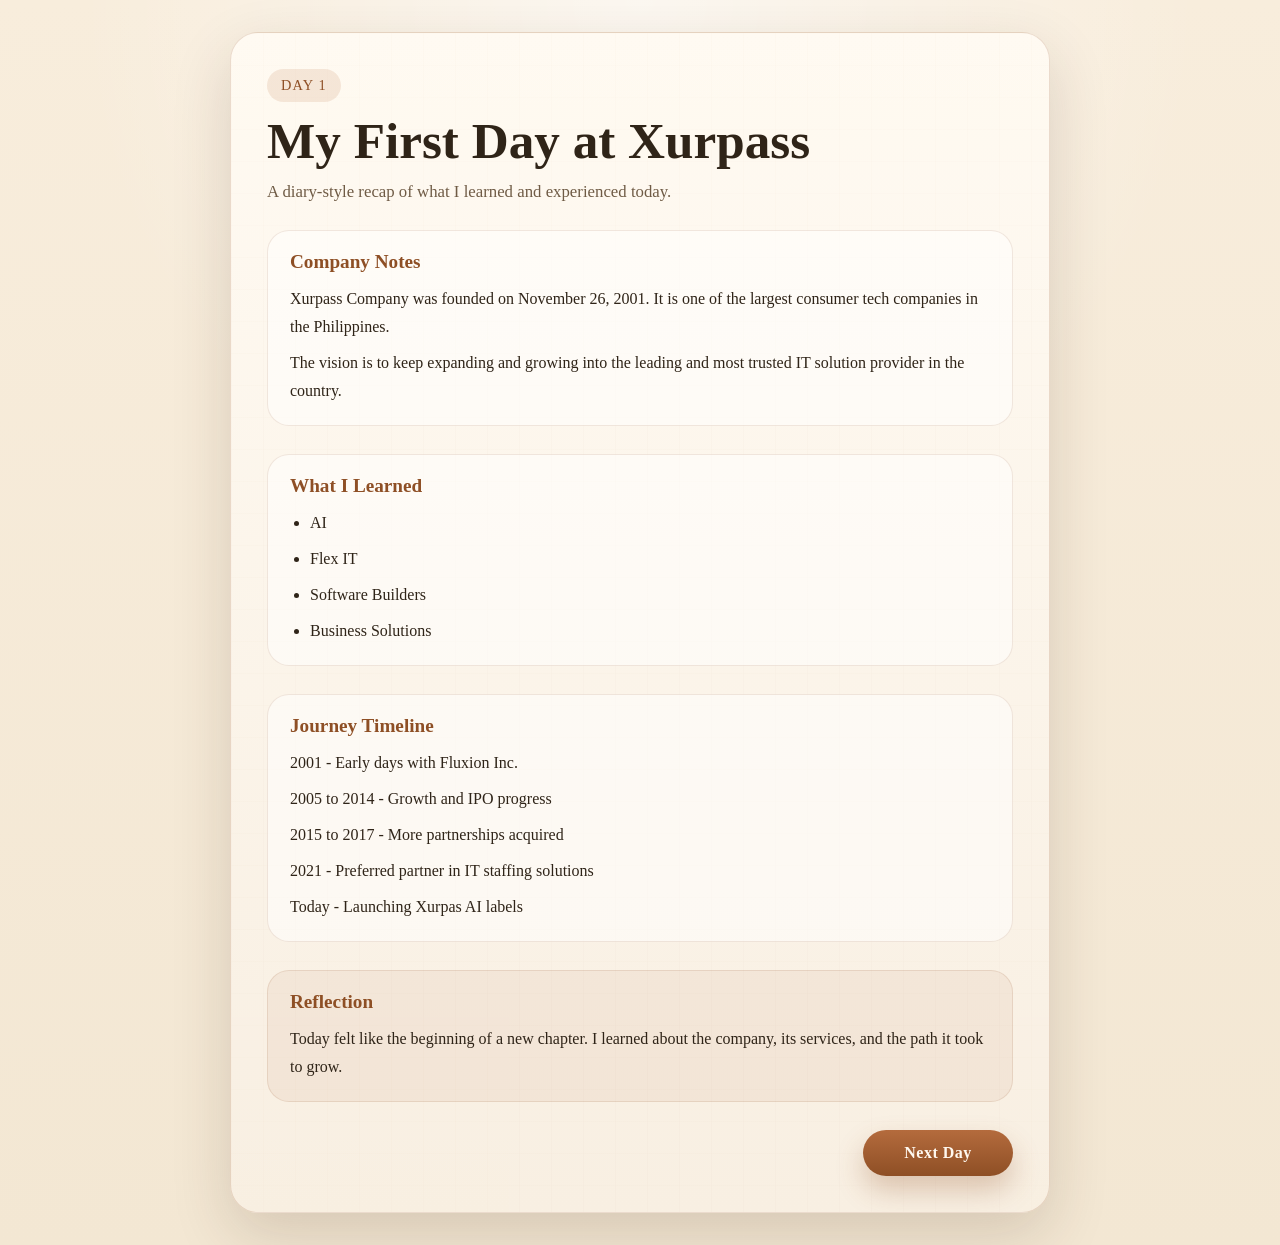
==== day1/index.html @ a528bced "Restructure day 1 diary page" ====
<!DOCTYPE html>
<html lang="en">
<head>
    <meta charset="UTF-8">
    <meta name="viewport" content="width=device-width, initial-scale=1.0">
    <title>Day 1 Diary</title>
    <link rel="stylesheet" href="style.css">
</head>
<body>
    <main class="diary-page">
        <section class="diary-card">
            <p class="day-label">Day 1</p>
            <h1>My First Day at Xurpass</h1>
            <p class="subtitle">A diary-style recap of what I learned and experienced today.</p>

            <article class="entry-block">
                <h2>Company Notes</h2>
                <p>Xurpass Company was founded on November 26, 2001. It is one of the largest consumer tech companies in the Philippines.</p>
                <p>The vision is to keep expanding and growing into the leading and most trusted IT solution provider in the country.</p>
            </article>

            <article class="entry-block">
                <h2>What I Learned</h2>
                <ul>
                    <li>AI</li>
                    <li>Flex IT</li>
                    <li>Software Builders</li>
                    <li>Business Solutions</li>
                </ul>
            </article>

            <article class="entry-block">
                <h2>Journey Timeline</h2>
                <p>2001 - Early days with Fluxion Inc.</p>
                <p>2005 to 2014 - Growth and IPO progress</p>
                <p>2015 to 2017 - More partnerships acquired</p>
                <p>2021 - Preferred partner in IT staffing solutions</p>
                <p>Today - Launching Xurpas AI labels</p>
            </article>

            <article class="entry-block reflection">
                <h2>Reflection</h2>
                <p>Today felt like the beginning of a new chapter. I learned about the company, its services, and the path it took to grow.</p>
            </article>

            <div class="actions">
                <a class="next-button" href="day2.html">Next Day</a>
            </div>
        </section>
    </main>
</body>
</html>
---- day1/style.css ----
* {
    box-sizing: border-box;
}

:root {
    color-scheme: light;
    --bg: #f3e7d3;
    --paper: #fffaf2;
    --paper-strong: #f8efe2;
    --ink: #2f2418;
    --muted: #6f5b45;
    --accent: #b46b3d;
    --accent-dark: #8e4f25;
    --shadow: 0 22px 60px rgba(62, 36, 18, 0.16);
}

body {
    margin: 0;
    min-height: 100vh;
    font-family: Georgia, 'Times New Roman', serif;
    color: var(--ink);
    background:
        radial-gradient(circle at top, rgba(255, 255, 255, 0.6), transparent 40%),
        linear-gradient(180deg, #f8eddc 0%, var(--bg) 100%);
}

.diary-page {
    min-height: 100vh;
    display: grid;
    place-items: center;
    padding: 32px 16px;
}

.diary-card {
    width: min(820px, 100%);
    background: linear-gradient(180deg, var(--paper) 0%, var(--paper-strong) 100%);
    border: 1px solid rgba(142, 79, 37, 0.18);
    border-radius: 28px;
    padding: 36px;
    box-shadow: var(--shadow);
    position: relative;
    overflow: hidden;
}

.diary-card::before {
    content: '';
    position: absolute;
    inset: 0;
    background:
        linear-gradient(90deg, rgba(180, 107, 61, 0.08) 0, rgba(180, 107, 61, 0.08) 1px, transparent 1px, transparent 100%),
        linear-gradient(180deg, rgba(180, 107, 61, 0.06) 0, rgba(180, 107, 61, 0.06) 1px, transparent 1px, transparent 100%);
    background-size: 32px 32px;
    opacity: 0.2;
    pointer-events: none;
}

.diary-card > * {
    position: relative;
    z-index: 1;
}

.day-label {
    display: inline-block;
    margin: 0 0 12px;
    padding: 8px 14px;
    border-radius: 999px;
    background: rgba(180, 107, 61, 0.14);
    color: var(--accent-dark);
    font-size: 0.9rem;
    letter-spacing: 0.08em;
    text-transform: uppercase;
}

h1 {
    margin: 0;
    font-size: clamp(2.3rem, 4vw, 4rem);
    line-height: 1.05;
}

.subtitle {
    margin: 14px 0 0;
    max-width: 62ch;
    color: var(--muted);
    font-size: 1.05rem;
}

.entry-block {
    margin-top: 28px;
    padding: 20px 22px;
    border-radius: 22px;
    background: rgba(255, 255, 255, 0.5);
    border: 1px solid rgba(142, 79, 37, 0.12);
}

.entry-block h2 {
    margin: 0 0 12px;
    font-size: 1.2rem;
    color: var(--accent-dark);
}

.entry-block p,
.entry-block li {
    margin: 0;
    color: var(--ink);
    line-height: 1.75;
}

.entry-block p + p,
.entry-block li + li {
    margin-top: 8px;
}

.entry-block ul {
    margin: 0;
    padding-left: 20px;
}

.reflection {
    background: rgba(180, 107, 61, 0.08);
}

.actions {
    display: flex;
    justify-content: flex-end;
    margin-top: 28px;
}

.next-button {
    display: inline-flex;
    align-items: center;
    justify-content: center;
    min-width: 150px;
    padding: 14px 20px;
    border-radius: 999px;
    background: linear-gradient(180deg, var(--accent) 0%, var(--accent-dark) 100%);
    color: #fff8ef;
    text-decoration: none;
    font-weight: 700;
    letter-spacing: 0.03em;
    box-shadow: 0 14px 28px rgba(142, 79, 37, 0.28);
    transition: transform 160ms ease, box-shadow 160ms ease;
}

.next-button:hover {
    transform: translateY(-2px);
    box-shadow: 0 18px 32px rgba(142, 79, 37, 0.34);
}

.next-button:focus-visible {
    outline: 3px solid rgba(180, 107, 61, 0.35);
    outline-offset: 3px;
}

@media (max-width: 640px) {
    .diary-card {
        padding: 24px 18px;
        border-radius: 22px;
    }

    .actions {
        justify-content: stretch;
    }

    .next-button {
        width: 100%;
    }
}
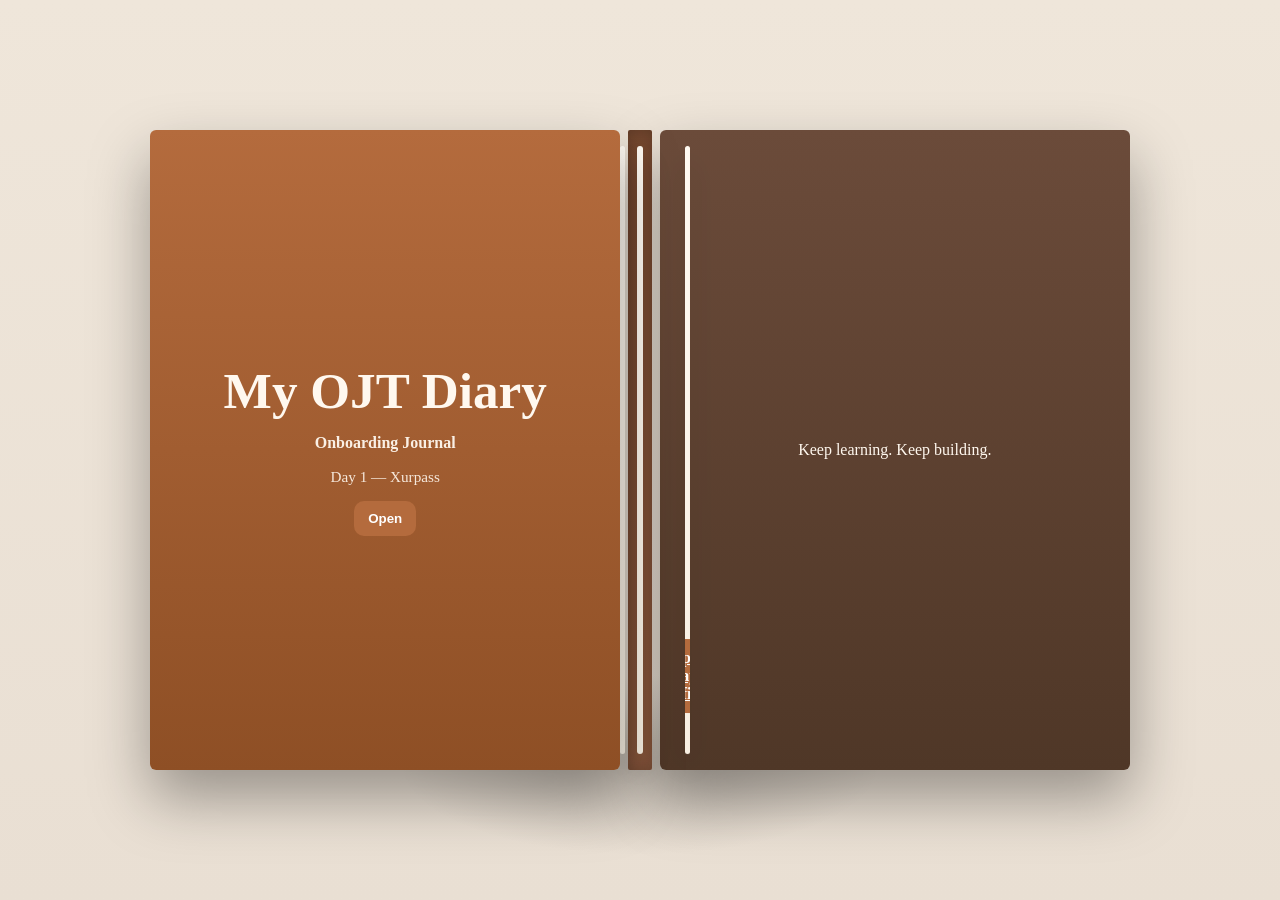
==== commit 9d8a8c4c: "Make diary fully book-style with page flip animation" ====
--- a/day1/index.html
+++ b/day1/index.html
@@ -1,52 +1,131 @@
+<!DOCTYPE html>
 <!DOCTYPE html>
 <html lang="en">
 <head>
     <meta charset="UTF-8">
     <meta name="viewport" content="width=device-width, initial-scale=1.0">
-    <title>Day 1 Diary</title>
+    <title>My OJT Diary — Day 1</title>
     <link rel="stylesheet" href="style.css">
+    <meta name="color-scheme" content="light dark">
 </head>
 <body>
-    <main class="diary-page">
-        <section class="diary-card">
-            <p class="day-label">Day 1</p>
-            <h1>My First Day at Xurpass</h1>
-            <p class="subtitle">A diary-style recap of what I learned and experienced today.</p>
+    <div class="book-wrapper">
+        <div class="book-shadow"></div>
+        <div class="book" id="book">
+            <div class="spine"></div>
 
-            <article class="entry-block">
-                <h2>Company Notes</h2>
-                <p>Xurpass Company was founded on November 26, 2001. It is one of the largest consumer tech companies in the Philippines.</p>
-                <p>The vision is to keep expanding and growing into the leading and most trusted IT solution provider in the country.</p>
-            </article>
+            <!-- Front cover -->
+            <div class="cover cover-front">
+                <div class="cover-content">
+                    <h1>My OJT Diary</h1>
+                    <p class="sub">Onboarding Journal</p>
+                    <p class="meta">Day 1 — Xurpass</p>
+                    <button id="openBtn" class="btn primary">Open</button>
+                </div>
+            </div>
 
-            <article class="entry-block">
-                <h2>What I Learned</h2>
-                <ul>
-                    <li>AI</li>
-                    <li>Flex IT</li>
-                    <li>Software Builders</li>
-                    <li>Business Solutions</li>
-                </ul>
-            </article>
+            <!-- Pages container -->
+            <div class="pages">
+                <!-- Left page (back of cover) -->
+                <div class="page page-left page-frontback">
+                    <div class="page-inner">
+                        <h2 class="title-small">Welcome</h2>
+                        <p class="muted">A personal record of what I learn each day.</p>
+                    </div>
+                </div>
 
-            <article class="entry-block">
-                <h2>Journey Timeline</h2>
-                <p>2001 - Early days with Fluxion Inc.</p>
-                <p>2005 to 2014 - Growth and IPO progress</p>
-                <p>2015 to 2017 - More partnerships acquired</p>
-                <p>2021 - Preferred partner in IT staffing solutions</p>
-                <p>Today - Launching Xurpas AI labels</p>
-            </article>
+                <!-- Right page (first content page) -->
+                <div class="page page-right page-one" id="page1">
+                    <div class="page-inner">
+                        <div class="card-top">
+                            <p class="day-label">Day 1</p>
+                        </div>
+                        <h1>My First Day at Xurpass</h1>
+                        <p class="subtitle">A diary-style recap of what I learned and experienced today.</p>
 
-            <article class="entry-block reflection">
-                <h2>Reflection</h2>
-                <p>Today felt like the beginning of a new chapter. I learned about the company, its services, and the path it took to grow.</p>
-            </article>
+                        <article class="entry-block">
+                            <h2>Company Notes</h2>
+                            <p>Xurpass Company was founded on November 26, 2001. It is one of the largest consumer tech companies in the Philippines.</p>
+                            <p>The vision is to keep expanding and growing into the leading and most trusted IT solution provider in the country.</p>
+                        </article>
 
-            <div class="actions">
-                <a class="next-button" href="day2.html">Next Day</a>
+                        <article class="entry-block">
+                            <h2>What I Learned</h2>
+                            <ul>
+                                <li>AI</li>
+                                <li>Flex IT</li>
+                                <li>Software Builders</li>
+                                <li>Business Solutions</li>
+                            </ul>
+                        </article>
+
+                        <div class="actions">
+                            <button class="btn" id="prevBtn">Prev</button>
+                            <button class="btn primary" id="nextBtn">Next</button>
+                        </div>
+                    </div>
+                </div>
+
+                <!-- Right-side second page (hidden until flipped) -->
+                <div class="page page-right page-two" id="page2">
+                    <div class="page-inner">
+                        <h1>Day 2 Placeholder</h1>
+                        <p>Use this space to add the next day's notes. Click Prev to go back.</p>
+                        <div class="actions">
+                            <button class="btn" id="prevBtn2">Prev</button>
+                            <a class="btn primary" href="day2.html">Open Day 2 file</a>
+                        </div>
+                    </div>
+                </div>
             </div>
-        </section>
-    </main>
+
+            <!-- Back cover -->
+            <div class="cover cover-back">
+                <div class="cover-content">
+                    <p class="quote">Keep learning. Keep building.</p>
+                </div>
+            </div>
+        </div>
+    </div>
+
+    <script>
+    (function(){
+        var book = document.getElementById('book');
+        var openBtn = document.getElementById('openBtn');
+        var nextBtn = document.getElementById('nextBtn');
+        var prevBtn = document.getElementById('prevBtn');
+        var prevBtn2 = document.getElementById('prevBtn2');
+
+        openBtn && openBtn.addEventListener('click', function(){
+            document.body.classList.add('book-open');
+        });
+
+        nextBtn && nextBtn.addEventListener('click', function(){
+            document.body.classList.add('page-flipped');
+        });
+
+        prevBtn && prevBtn.addEventListener('click', function(){
+            document.body.classList.remove('page-flipped');
+        });
+
+        prevBtn2 && prevBtn2.addEventListener('click', function(){
+            document.body.classList.remove('page-flipped');
+        });
+    })();
+    </script>
 </body>
 </html>
+                                        </div>
+                                    </section>
+                                </section>
+                            </main>
+                        </div>
+
+                        <script>
+                            (function(){
+                                var open = document.getElementById('openDiary');
+                                var close = document.getElementById('closeDiary');
+                                open && open.addEventListener('click', function(){ document.body.classList.add('diary-open');});
+                                close && close.addEventListener('click', function(){ document.body.classList.remove('diary-open');});
+                            })();
+                        </script>
--- a/day1/style.css
+++ b/day1/style.css
@@ -19,9 +19,7 @@
     min-height: 100vh;
     font-family: Georgia, 'Times New Roman', serif;
     color: var(--ink);
-    background:
-        radial-gradient(circle at top, rgba(255, 255, 255, 0.6), transparent 40%),
-        linear-gradient(180deg, #f8eddc 0%, var(--bg) 100%);
+    background: linear-gradient(180deg,#efe6da 0%, #e9dfd3 100%);
 }
 
 .diary-page {
@@ -29,6 +27,83 @@
     display: grid;
     place-items: center;
     padding: 32px 16px;
+}
+
+/* Book cover and transitions */
+.book-cover {
+    height: 100vh;
+    display: flex;
+    align-items: center;
+    justify-content: center;
+    text-align: center;
+    padding: 48px 20px;
+    background: linear-gradient(180deg, #4b2e1a 0%, #b46b3d 60%);
+    color: #fff8ef;
+    position: relative;
+    overflow: hidden;
+    transition: transform 700ms cubic-bezier(.2,.9,.25,1), opacity 420ms ease;
+}
+
+.cover-inner {
+    max-width: 56ch;
+}
+
+.cover-title {
+    margin: 0 0 8px;
+    font-family: 'Georgia', serif;
+    font-size: clamp(2.6rem, 6vw, 5rem);
+    letter-spacing: 0.02em;
+}
+
+.cover-sub {
+    margin: 8px 0 6px;
+    opacity: 0.95;
+    font-weight: 600;
+}
+
+.cover-meta {
+    margin: 12px 0 22px;
+    color: rgba(255,255,255,0.9);
+}
+
+.open-button {
+    appearance: none;
+    border: none;
+    cursor: pointer;
+    padding: 12px 20px;
+    border-radius: 999px;
+    background: rgba(255,255,255,0.12);
+    color: #fff;
+    font-weight: 700;
+    box-shadow: 0 10px 24px rgba(0,0,0,0.24);
+}
+
+.close-button {
+    appearance: none;
+    border: 1px solid rgba(47,36,24,0.06);
+    background: transparent;
+    color: var(--ink);
+    padding: 6px 10px;
+    border-radius: 10px;
+    cursor: pointer;
+    font-weight: 700;
+}
+
+.book-inner {
+    transition: opacity 560ms ease, transform 560ms ease;
+    opacity: 0;
+    transform: translateY(20px);
+}
+
+body.diary-open .book-cover {
+    transform: translateY(-110%);
+    opacity: 0;
+    pointer-events: none;
+}
+
+body.diary-open .book-inner {
+    opacity: 1;
+    transform: none;
 }
 
 .diary-card {
@@ -70,6 +145,170 @@
     letter-spacing: 0.08em;
     text-transform: uppercase;
 }
+
+.card-top {
+    display:flex;
+    align-items:center;
+    justify-content:space-between;
+    gap: 12px;
+}
+
+/* ---------- Book layout ---------- */
+.book-wrapper{
+    display:flex;
+    align-items:center;
+    justify-content:center;
+    min-height:100vh;
+    padding:48px 20px;
+}
+
+.book-shadow{
+    position:absolute;
+    width:100%;
+    height:100%;
+    pointer-events:none;
+    background: radial-gradient(800px 300px at 50% 85%, rgba(0,0,0,0.18), transparent 30%);
+}
+
+.book{
+    width: 980px;
+    max-width: calc(100% - 80px);
+    height: 640px;
+    position: relative;
+    perspective: 2000px;
+    display: grid;
+    grid-template-columns: 1fr;
+}
+
+.spine{
+    position:absolute;
+    left:50%;
+    top:0;
+    bottom:0;
+    width:24px;
+    transform:translateX(-50%);
+    background: linear-gradient(180deg,#7a4b31,#8e5a3f);
+    box-shadow: inset 0 0 18px rgba(0,0,0,0.25);
+    z-index:5;
+    border-radius:2px;
+}
+
+.cover{
+    position:absolute;
+    width:48%;
+    height:100%;
+    top:0;
+    box-shadow: 0 28px 60px rgba(0,0,0,0.35);
+    display:flex;
+    align-items:center;
+    justify-content:center;
+    backface-visibility:hidden;
+    transform-origin:left center;
+    transition: transform 900ms cubic-bezier(.2,.9,.25,1), box-shadow 300ms ease;
+    border-radius: 6px;
+}
+
+.cover-front{
+    left:0;
+    background: linear-gradient(180deg,#b46b3d 0%, #8e4f25 100%);
+    color: #fff8ef;
+    z-index:8;
+}
+
+.cover-back{
+    right:0;
+    transform-origin:right center;
+    background: linear-gradient(180deg,#6b4b3a 0%, #4f3727 100%);
+    color: #fff8ef;
+    z-index:2;
+}
+
+.cover .cover-content{
+    text-align:center;
+    padding:28px;
+}
+
+.cover .cover-content h1{
+    margin:0 0 6px;
+    font-size: clamp(2rem, 4vw, 3.2rem);
+}
+
+.cover .sub{opacity:0.95;font-weight:700}
+.cover .meta{opacity:0.9;font-size:0.95rem}
+
+.pages{
+    position:absolute;
+    left:48%;
+    top:16px;
+    right:48%;
+    height:calc(100% - 32px);
+    display:flex;
+    gap:12px;
+    transform-style: preserve-3d;
+    z-index:6;
+}
+
+.page{
+    width:48%;
+    height:100%;
+    background: linear-gradient(180deg, var(--paper) 0%, var(--paper-strong) 100%);
+    border-radius:6px;
+    box-shadow: 0 14px 30px rgba(0,0,0,0.18);
+    transform-origin:left center;
+    transition: transform 900ms cubic-bezier(.2,.9,.25,1), box-shadow 300ms ease;
+    overflow:auto;
+    -webkit-overflow-scrolling: touch;
+}
+
+.page-inner{padding:36px}
+
+.page-one{z-index:7}
+.page-two{z-index:4; transform: translateX(30px) rotateY(-6deg);}
+
+/* When book is opened hide the front cover by rotating it */
+body.book-open .cover-front{
+    transform: translateX(-48%) rotateY(-160deg);
+    box-shadow: none;
+}
+
+/* Flip to second page */
+body.page-flipped .page-one{
+    transform: rotateY(-180deg) translateX(-6%);
+    z-index:3;
+}
+
+body.page-flipped .page-two{
+    transform: none;
+    z-index:7;
+}
+
+/* Buttons */
+.btn{
+    padding:10px 14px;
+    border-radius:10px;
+    border:1px solid rgba(47,36,24,0.06);
+    background:transparent;
+    cursor:pointer;
+    font-weight:700;
+}
+.btn.primary{background:var(--accent);color:#fff;border:none}
+
+.actions{display:flex;gap:12px;justify-content:flex-end;margin-top:22px}
+
+/* Page content styles */
+h1{font-size:2rem;margin:0 0 8px}
+.subtitle{margin:8px 0 12px;color:var(--muted)}
+.entry-block{margin-top:18px;padding:16px;border-radius:12px;background:rgba(255,255,255,0.6)}
+
+/* Responsive */
+@media (max-width:1100px){
+    .book{height:560px}
+}
+@media (max-width:720px){
+    .book{width:560px;height:420px}
+    .pages{left:44%;right:44%}
+}
+
 
 h1 {
     margin: 0;
